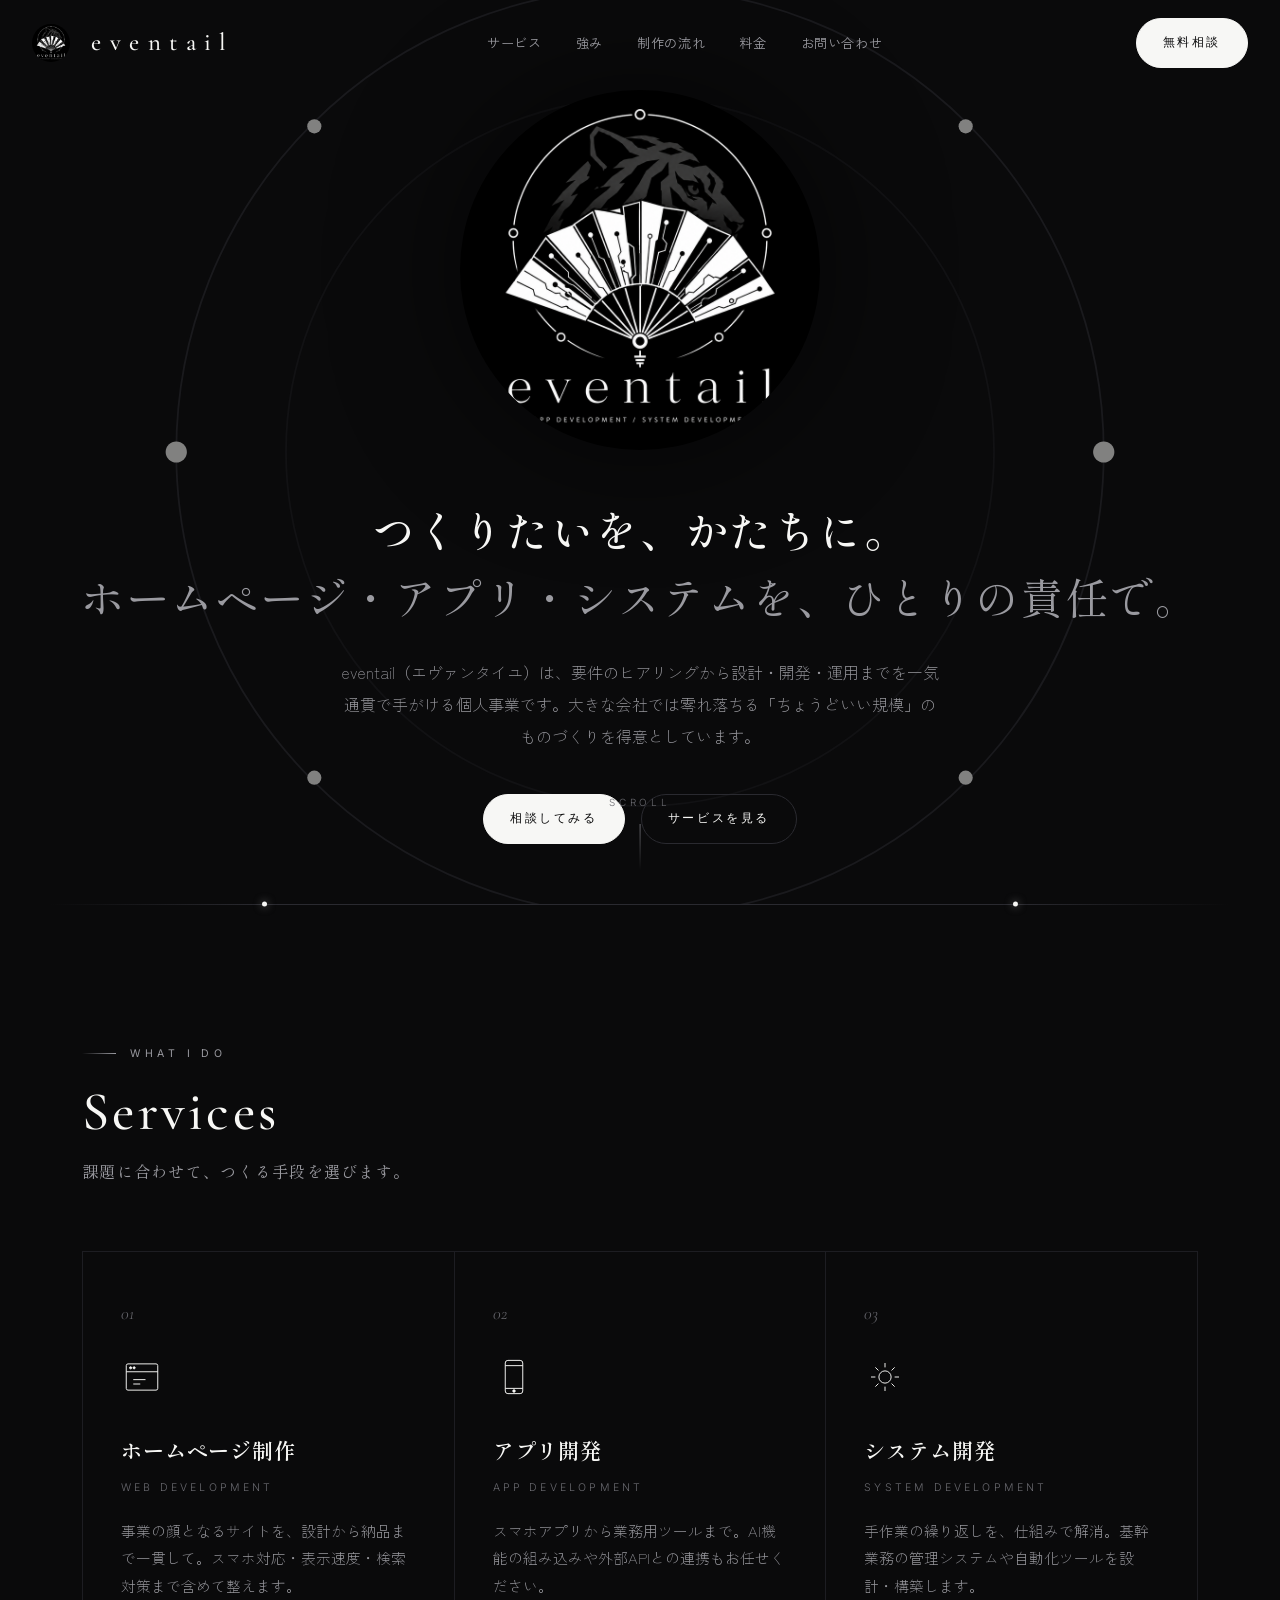
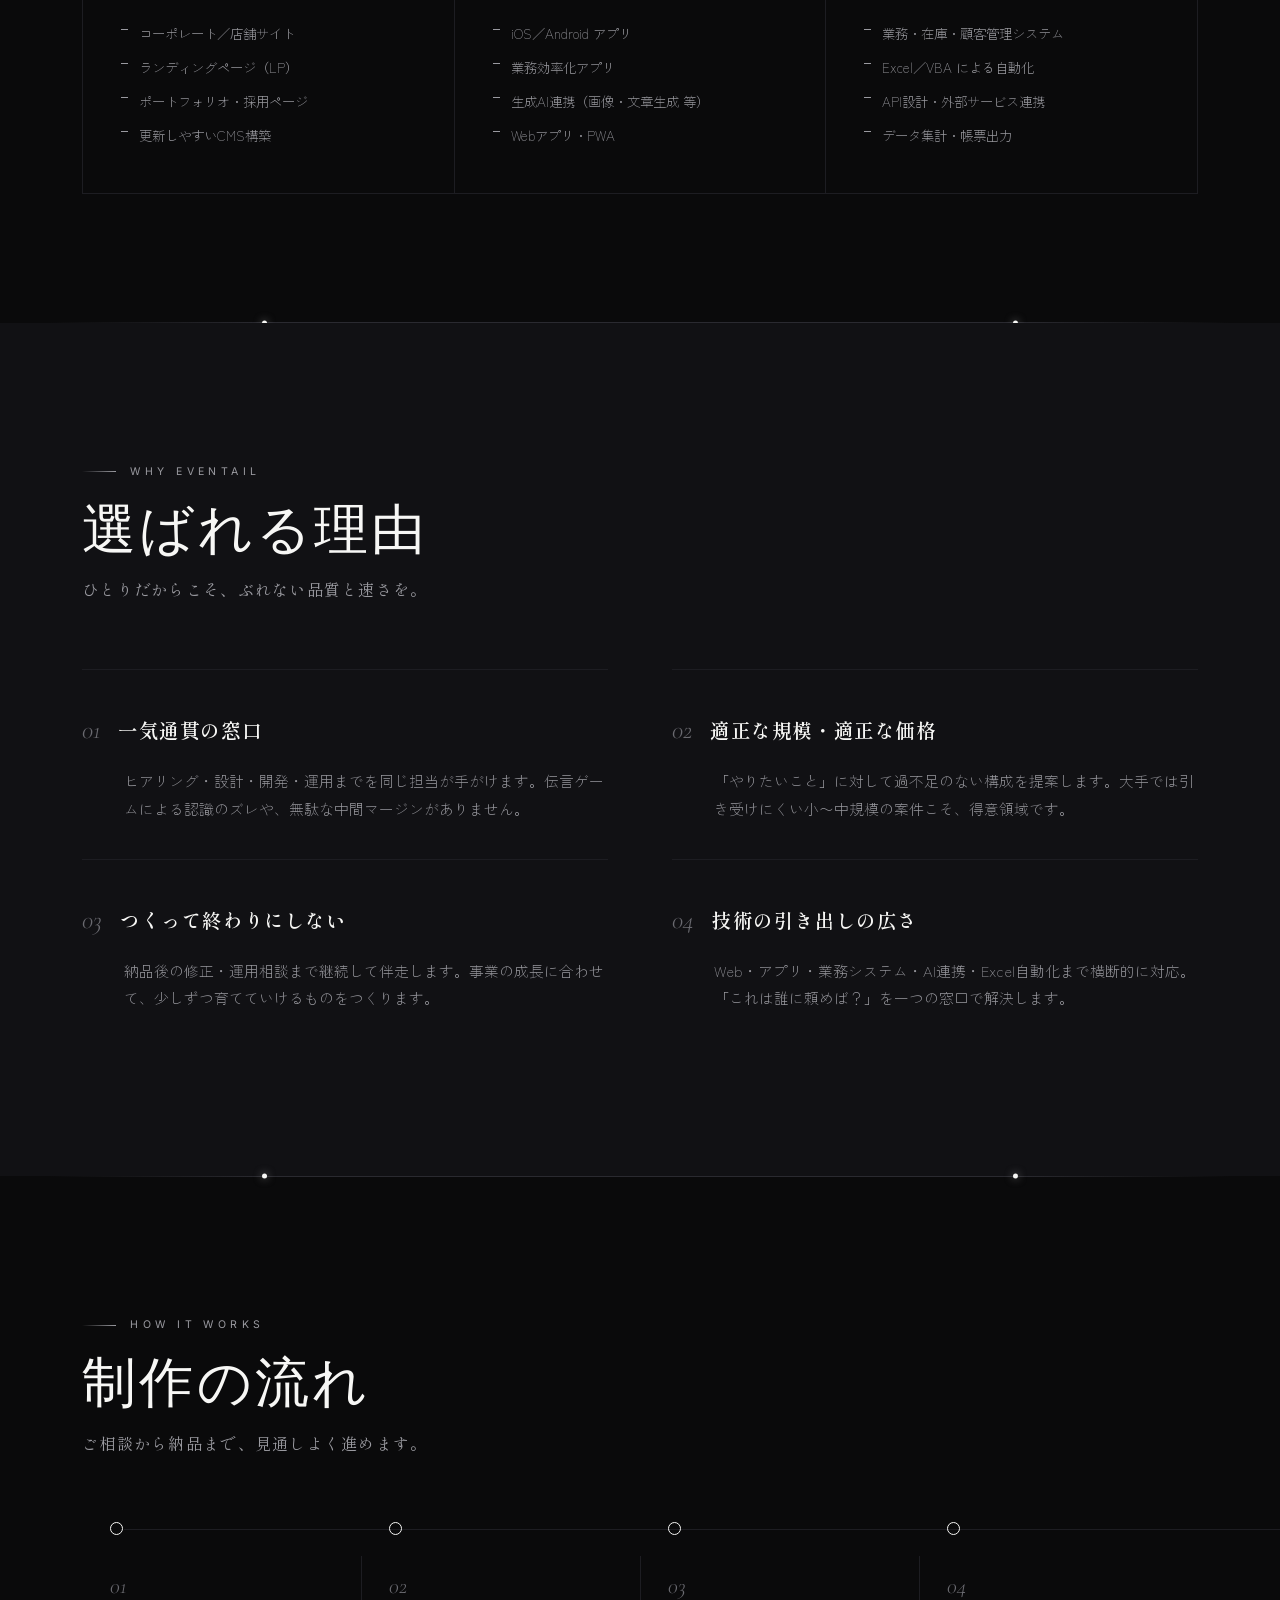
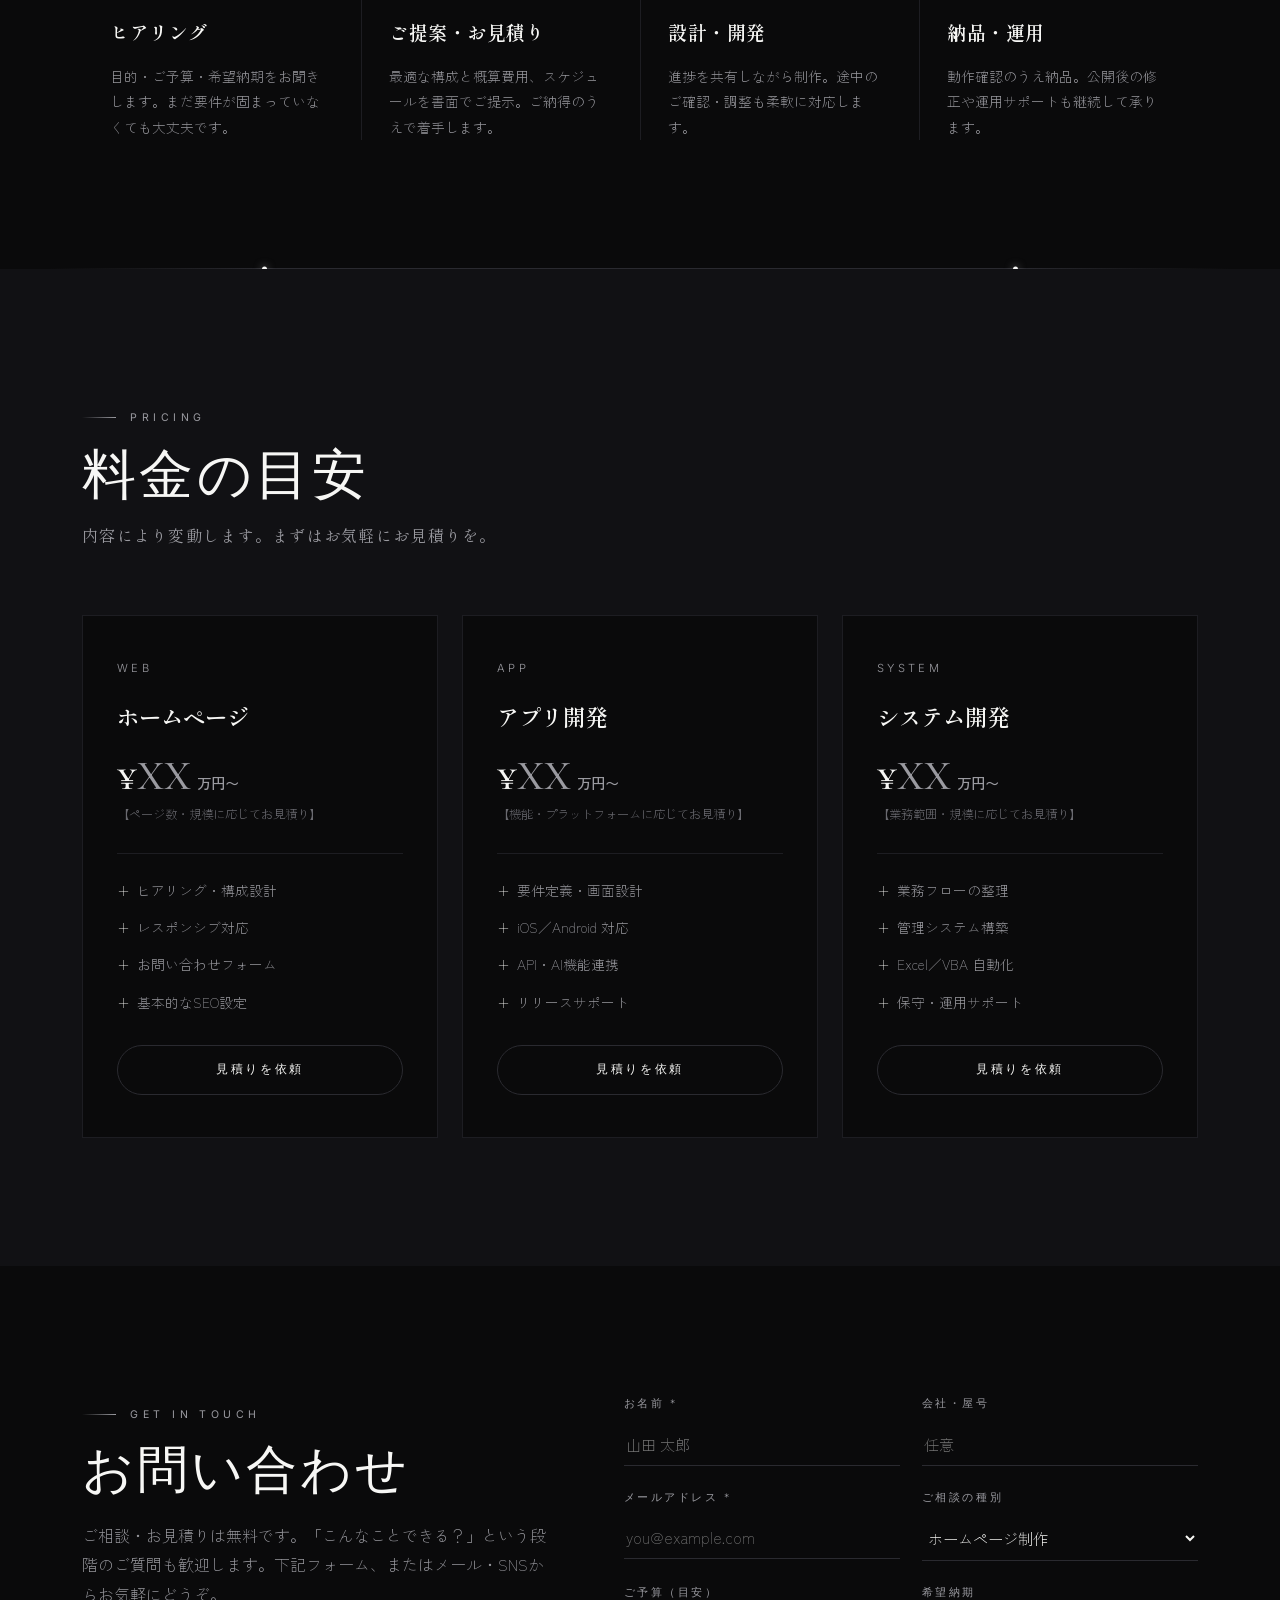
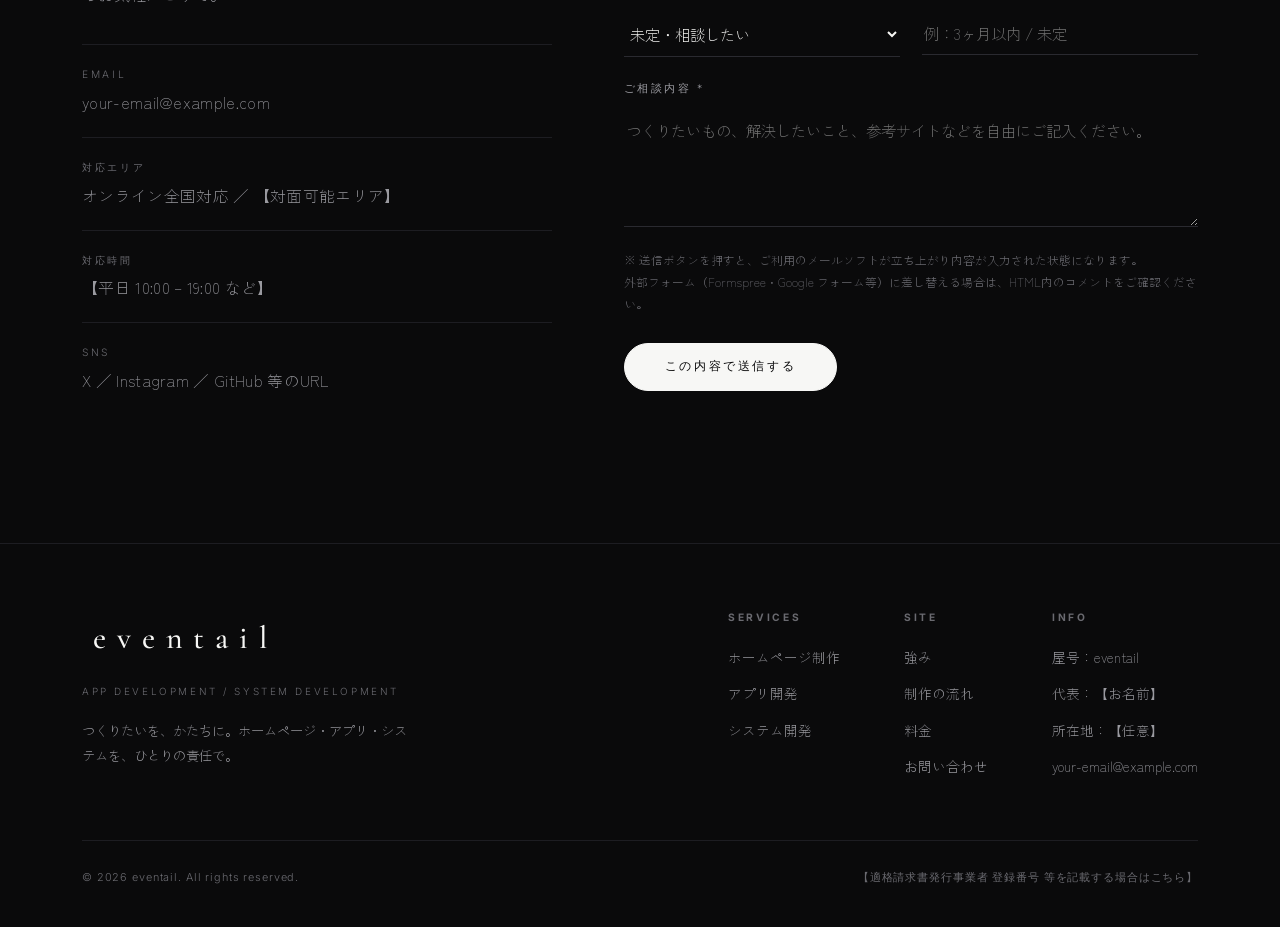
==== index.html @ 131a5b65 "Add homepage index.html" ====
<!DOCTYPE html>
<html lang="ja">
<head>
<meta charset="UTF-8">
<meta name="viewport" content="width=device-width, initial-scale=1.0">
<title>eventail ｜ ホームページ制作・アプリ開発・システム開発</title>
<meta name="description" content="eventail（エヴァンタイユ）— ホームページ制作・アプリ開発・システム開発の個人事業。要件のヒアリングから設計・開発・運用まで一気通貫で対応します。">
<link rel="preconnect" href="https://fonts.googleapis.com">
<link rel="preconnect" href="https://fonts.gstatic.com" crossorigin>
<link href="https://fonts.googleapis.com/css2?family=Cormorant+Garamond:ital,wght@0,400;0,500;0,600;1,400&family=Inter:wght@300;400;500&family=Shippori+Mincho:wght@400;500;600&family=Zen+Kaku+Gothic+New:wght@300;400;500;700&display=swap" rel="stylesheet">
<style>
:root{
  --ink:#0a0a0b;
  --ink-2:#111114;
  --panel:#141417;
  --line:#2a2a30;
  --line-soft:#1d1d22;
  --white:#f7f7f5;
  --smoke:#9a9aa0;
  --smoke-dim:#6a6a70;
  --display:"Cormorant Garamond",serif;
  --jp-serif:"Shippori Mincho",serif;
  --jp:"Zen Kaku Gothic New",sans-serif;
  --util:"Inter",sans-serif;
}
*{margin:0;padding:0;box-sizing:border-box}
html{scroll-behavior:smooth}
body{
  background:var(--ink);
  color:var(--white);
  font-family:var(--jp);
  font-weight:300;
  line-height:1.85;
  -webkit-font-smoothing:antialiased;
  overflow-x:hidden;
}
a{color:inherit;text-decoration:none}
img{display:block;max-width:100%}

/* ---------- utility type ---------- */
.eyebrow{
  font-family:var(--util);
  font-size:.66rem;
  font-weight:400;
  letter-spacing:.42em;
  text-transform:uppercase;
  color:var(--smoke);
  display:inline-flex;
  align-items:center;
  gap:.9rem;
}
.eyebrow::before{
  content:"";
  width:34px;height:1px;
  background:linear-gradient(90deg,transparent,var(--smoke));
}
.section-num{
  font-family:var(--display);
  font-style:italic;
  font-size:1.05rem;
  color:var(--smoke-dim);
}

/* ---------- wrappers ---------- */
.wrap{max-width:1180px;margin:0 auto;padding:0 32px}
section{position:relative;padding:128px 0}

/* circuit divider */
.divider{position:relative;height:1px;max-width:1180px;margin:0 auto;
  background:linear-gradient(90deg,transparent,var(--line) 18%,var(--line) 82%,transparent)}
.divider::before,.divider::after{content:"";position:absolute;top:50%;
  width:5px;height:5px;border-radius:50%;background:var(--white);transform:translateY(-50%);
  box-shadow:0 0 8px rgba(247,247,245,.5)}
.divider::before{left:18%}
.divider::after{right:18%}

/* ---------- header ---------- */
header{
  position:fixed;top:0;left:0;right:0;z-index:100;
  display:flex;align-items:center;justify-content:space-between;
  padding:18px 32px;
  background:rgba(10,10,11,0);
  border-bottom:1px solid transparent;
  transition:background .4s ease,border-color .4s ease,padding .4s ease;
}
header.scrolled{
  background:rgba(10,10,11,.82);
  backdrop-filter:blur(14px);
  border-bottom:1px solid var(--line-soft);
  padding:12px 32px;
}
.brand{display:flex;align-items:center;gap:13px}
.brand img{width:38px;height:38px;border-radius:50%}
.brand .name{font-family:var(--display);font-size:1.55rem;letter-spacing:.34em;
  padding-left:.34em;font-weight:500}
nav.links{display:flex;gap:34px;align-items:center}
nav.links a{font-size:.82rem;letter-spacing:.05em;color:var(--smoke);
  transition:color .3s;position:relative;font-weight:400}
nav.links a:hover{color:var(--white)}
nav.links a::after{content:"";position:absolute;left:0;bottom:-6px;width:0;height:1px;
  background:var(--white);transition:width .3s}
nav.links a:hover::after{width:100%}
.btn{
  font-family:var(--util);font-size:.74rem;letter-spacing:.22em;text-transform:uppercase;
  border:1px solid var(--line);color:var(--white);
  padding:13px 26px;border-radius:999px;cursor:pointer;background:transparent;
  transition:background .35s,border-color .35s,color .35s;white-space:nowrap;
}
.btn:hover{background:var(--white);color:var(--ink);border-color:var(--white)}
.btn-solid{background:var(--white);color:var(--ink);border-color:var(--white)}
.btn-solid:hover{background:transparent;color:var(--white);border-color:var(--line)}
.menu-toggle{display:none;background:none;border:none;color:var(--white);cursor:pointer}

/* ---------- hero ---------- */
.hero{min-height:100vh;display:flex;flex-direction:column;justify-content:center;
  align-items:center;text-align:center;padding-top:90px;padding-bottom:60px;overflow:hidden}
.hero-rings{position:absolute;inset:0;display:flex;align-items:center;justify-content:center;
  pointer-events:none;opacity:.5}
.hero-rings svg{width:min(118vh,1100px);height:min(118vh,1100px);max-width:140vw}
.ring-stroke{fill:none;stroke:var(--line);stroke-width:1}
.ring-node{fill:var(--white)}
.ring-rot{transform-origin:center;animation:spin 90s linear infinite}
@keyframes spin{to{transform:rotate(360deg)}}
.hero-logo{width:clamp(220px,34vw,360px);height:auto;border-radius:50%;
  position:relative;z-index:2;filter:drop-shadow(0 0 60px rgba(0,0,0,.6))}
.hero h1{font-family:var(--jp-serif);font-weight:500;font-size:clamp(1.5rem,4vw,2.7rem);
  line-height:1.55;letter-spacing:.04em;margin-top:46px;position:relative;z-index:2}
.hero h1 .light{color:var(--smoke);font-weight:400}
.hero .lead{max-width:600px;margin:26px auto 0;color:var(--smoke);font-size:1rem;
  font-weight:300;position:relative;z-index:2;line-height:2}
.hero-cta{display:flex;gap:16px;margin-top:42px;flex-wrap:wrap;justify-content:center;
  position:relative;z-index:2}
.scroll-cue{position:absolute;bottom:34px;left:50%;transform:translateX(-50%);
  font-family:var(--util);font-size:.62rem;letter-spacing:.4em;text-transform:uppercase;
  color:var(--smoke-dim);display:flex;flex-direction:column;align-items:center;gap:12px;z-index:2}
.scroll-cue .line{width:1px;height:46px;background:linear-gradient(var(--smoke-dim),transparent);
  animation:cue 2.4s ease-in-out infinite}
@keyframes cue{0%,100%{opacity:.3;transform:scaleY(.6)}50%{opacity:1;transform:scaleY(1)}}

/* ---------- section heading ---------- */
.s-head{display:flex;align-items:flex-end;justify-content:space-between;gap:30px;
  margin-bottom:64px;flex-wrap:wrap}
.s-head .left{max-width:680px}
.s-head h2{font-family:var(--display);font-weight:500;font-size:clamp(2.1rem,5vw,3.4rem);
  letter-spacing:.06em;margin-top:20px;line-height:1.1}
.s-head .jp{font-family:var(--jp-serif);font-size:1rem;color:var(--smoke);margin-top:14px;
  font-weight:400;letter-spacing:.08em}

/* ---------- services ---------- */
.svc-grid{display:grid;grid-template-columns:repeat(3,1fr);gap:1px;background:var(--line-soft);
  border:1px solid var(--line-soft)}
.svc{background:var(--ink);padding:46px 38px;position:relative;transition:background .4s}
.svc:hover{background:var(--ink-2)}
.svc .idx{font-family:var(--display);font-style:italic;font-size:1.1rem;color:var(--smoke-dim)}
.svc .icon{margin:26px 0 24px}
.svc .icon svg{width:42px;height:42px;stroke:var(--white);fill:none;stroke-width:1.1}
.svc h3{font-family:var(--jp-serif);font-size:1.32rem;font-weight:600;letter-spacing:.04em;
  margin-bottom:8px}
.svc .en{font-family:var(--util);font-size:.66rem;letter-spacing:.3em;text-transform:uppercase;
  color:var(--smoke-dim);margin-bottom:20px}
.svc p{color:var(--smoke);font-size:.92rem;font-weight:300}
.svc ul{margin-top:22px;list-style:none;display:flex;flex-direction:column;gap:9px}
.svc ul li{font-size:.84rem;color:var(--smoke);padding-left:18px;position:relative;font-weight:300}
.svc ul li::before{content:"";position:absolute;left:0;top:.62em;width:7px;height:1px;
  background:var(--smoke)}

/* ---------- why ---------- */
.why{background:var(--ink-2)}
.why-grid{display:grid;grid-template-columns:repeat(2,1fr);gap:1px 64px}
.why-item{padding:36px 0;border-top:1px solid var(--line-soft)}
.why-item .k{display:flex;align-items:baseline;gap:18px;margin-bottom:14px}
.why-item .k .n{font-family:var(--display);font-style:italic;font-size:1.6rem;color:var(--smoke-dim)}
.why-item .k h3{font-family:var(--jp-serif);font-size:1.22rem;font-weight:600;letter-spacing:.03em}
.why-item p{color:var(--smoke);font-size:.92rem;font-weight:300;padding-left:42px}

/* ---------- process ---------- */
.flow{display:grid;grid-template-columns:repeat(4,1fr);gap:0}
.step{padding:0 28px;position:relative}
.step:not(:last-child)::after{content:"";position:absolute;top:34px;right:-1px;
  width:1px;height:calc(100% - 34px);background:var(--line-soft)}
.step .dot{width:13px;height:13px;border-radius:50%;border:1px solid var(--white);
  position:relative;margin-bottom:30px}
.step .dot::before{content:"";position:absolute;top:50%;left:13px;width:100vw;height:1px;
  background:var(--line-soft);z-index:-1}
.step .num{font-family:var(--display);font-style:italic;font-size:1.4rem;color:var(--smoke-dim)}
.step h3{font-family:var(--jp-serif);font-size:1.18rem;font-weight:600;margin:8px 0 14px;
  letter-spacing:.03em}
.step p{color:var(--smoke);font-size:.86rem;font-weight:300}

/* ---------- pricing ---------- */
.pricing{background:var(--ink-2)}
.plan-grid{display:grid;grid-template-columns:repeat(3,1fr);gap:24px}
.plan{border:1px solid var(--line-soft);padding:42px 34px;background:var(--ink);
  display:flex;flex-direction:column;transition:border-color .4s,transform .4s}
.plan:hover{border-color:var(--line);transform:translateY(-4px)}
.plan .tier{font-family:var(--util);font-size:.7rem;letter-spacing:.3em;text-transform:uppercase;
  color:var(--smoke);margin-bottom:18px}
.plan .name{font-family:var(--jp-serif);font-size:1.4rem;font-weight:600;margin-bottom:18px}
.plan .price{font-family:var(--display);font-size:2.6rem;font-weight:500;line-height:1;
  margin-bottom:6px}
.plan .price small{font-size:.9rem;color:var(--smoke);font-family:var(--jp);margin-left:6px}
.plan .note{font-size:.78rem;color:var(--smoke-dim);margin-bottom:26px}
.plan ul{list-style:none;display:flex;flex-direction:column;gap:12px;
  border-top:1px solid var(--line-soft);padding-top:24px;margin-bottom:30px}
.plan ul li{font-size:.86rem;color:var(--smoke);font-weight:300;padding-left:20px;position:relative}
.plan ul li::before{content:"+";position:absolute;left:0;color:var(--white)}
.plan .btn{margin-top:auto;text-align:center}

/* ---------- works ---------- */
.work-grid{display:grid;grid-template-columns:repeat(3,1fr);gap:24px}
.work{border:1px solid var(--line-soft);background:var(--ink-2);overflow:hidden;
  transition:border-color .4s}
.work:hover{border-color:var(--line)}
.work .thumb{aspect-ratio:4/3;display:flex;align-items:center;justify-content:center;
  background:radial-gradient(circle at 50% 40%,#1b1b1f,#0c0c0e);position:relative;overflow:hidden}
.work .thumb svg{width:60%;height:60%;opacity:.32;stroke:var(--white);fill:none;stroke-width:.8}
.work .thumb .tag{position:absolute;top:14px;left:14px;font-family:var(--util);font-size:.6rem;
  letter-spacing:.22em;text-transform:uppercase;color:var(--smoke);border:1px solid var(--line);
  padding:4px 10px;border-radius:999px}
.work .body{padding:26px 24px}
.work .body h3{font-family:var(--jp-serif);font-size:1.1rem;font-weight:600;margin-bottom:8px}
.work .body p{font-size:.84rem;color:var(--smoke);font-weight:300}

/* ---------- contact ---------- */
.contact-grid{display:grid;grid-template-columns:0.9fr 1.1fr;gap:72px;align-items:start}
.contact-info h2{font-family:var(--display);font-weight:500;font-size:clamp(2.1rem,5vw,3.2rem);
  letter-spacing:.06em;margin:18px 0 22px;line-height:1.1}
.contact-info p{color:var(--smoke);font-weight:300;margin-bottom:34px}
.info-row{display:flex;flex-direction:column;gap:4px;padding:20px 0;border-top:1px solid var(--line-soft)}
.info-row .lbl{font-family:var(--util);font-size:.64rem;letter-spacing:.26em;text-transform:uppercase;
  color:var(--smoke-dim)}
.info-row .val{font-size:.98rem;letter-spacing:.02em}
form{display:flex;flex-direction:column;gap:22px}
.field{display:flex;flex-direction:column;gap:9px}
.field label{font-family:var(--util);font-size:.66rem;letter-spacing:.24em;text-transform:uppercase;
  color:var(--smoke)}
.field input,.field select,.field textarea{
  background:transparent;border:none;border-bottom:1px solid var(--line);
  color:var(--white);font-family:var(--jp);font-size:.96rem;font-weight:300;
  padding:10px 2px;transition:border-color .3s;
}
.field input:focus,.field select:focus,.field textarea:focus{outline:none;border-color:var(--white)}
.field select{cursor:pointer}
.field select option{background:var(--ink);color:var(--white)}
.field textarea{resize:vertical;min-height:120px;line-height:1.7}
.field-row{display:grid;grid-template-columns:1fr 1fr;gap:22px}
.form-note{font-size:.74rem;color:var(--smoke-dim);font-weight:300}
form .btn{align-self:flex-start;margin-top:6px;padding:15px 40px}

/* ---------- footer ---------- */
footer{border-top:1px solid var(--line-soft);padding:64px 0 40px}
.foot-top{display:flex;justify-content:space-between;gap:40px;flex-wrap:wrap;margin-bottom:50px}
.foot-brand .name{font-family:var(--display);font-size:2rem;letter-spacing:.34em;padding-left:.34em;
  font-weight:500;margin-bottom:14px}
.foot-brand .tag{font-family:var(--util);font-size:.62rem;letter-spacing:.26em;text-transform:uppercase;
  color:var(--smoke-dim)}
.foot-brand p{color:var(--smoke);font-size:.84rem;font-weight:300;margin-top:18px;max-width:330px}
.foot-cols{display:flex;gap:64px;flex-wrap:wrap}
.foot-col h4{font-family:var(--util);font-size:.64rem;letter-spacing:.26em;text-transform:uppercase;
  color:var(--smoke-dim);margin-bottom:18px}
.foot-col a,.foot-col span{display:block;font-size:.85rem;color:var(--smoke);margin-bottom:11px;
  font-weight:300;transition:color .3s}
.foot-col a:hover{color:var(--white)}
.foot-bottom{display:flex;justify-content:space-between;align-items:center;gap:20px;
  border-top:1px solid var(--line-soft);padding-top:26px;flex-wrap:wrap}
.foot-bottom small{font-family:var(--util);font-size:.68rem;letter-spacing:.08em;color:var(--smoke-dim)}

/* placeholder highlight */
.ph{color:var(--smoke);font-style:normal}

/* reveal animation */
.reveal{opacity:0;transform:translateY(26px);transition:opacity .9s cubic-bezier(.16,1,.3,1),
  transform .9s cubic-bezier(.16,1,.3,1)}
.reveal.in{opacity:1;transform:none}

/* ---------- responsive ---------- */
@media(max-width:900px){
  nav.links{display:none}
  .menu-toggle{display:block}
  header .btn:not(.menu-toggle){display:none}
  .svc-grid{grid-template-columns:1fr}
  .why-grid{grid-template-columns:1fr;gap:0}
  .flow{grid-template-columns:1fr 1fr;gap:40px 0}
  .step:not(:last-child)::after{display:none}
  .step .dot::before{display:none}
  .plan-grid,.work-grid{grid-template-columns:1fr}
  .contact-grid{grid-template-columns:1fr;gap:48px}
  section{padding:90px 0}
  .field-row{grid-template-columns:1fr}
  .mobile-nav.open{display:flex}
}
@media(max-width:560px){
  .wrap{padding:0 22px}
  header{padding:14px 22px}
  .flow{grid-template-columns:1fr}
}
/* mobile nav drawer */
.mobile-nav{display:none;position:fixed;inset:0;z-index:99;background:rgba(10,10,11,.97);
  backdrop-filter:blur(8px);flex-direction:column;align-items:center;justify-content:center;gap:30px}
.mobile-nav a{font-family:var(--jp-serif);font-size:1.4rem;color:var(--smoke);letter-spacing:.08em}
.mobile-nav a:hover{color:var(--white)}
.mobile-nav .close{position:absolute;top:22px;right:24px;background:none;border:none;
  color:var(--white);cursor:pointer}

@media(max-height:760px){.scroll-cue{display:none}}
@media(prefers-reduced-motion:reduce){
  *{animation:none!important;transition:none!important}
  .reveal{opacity:1;transform:none}
}
</style>
</head>
<body>

<!-- ================= HEADER ================= -->
<header id="hdr">
  <a class="brand" href="#top">
    <img src="[data-uri]" alt="eventail ロゴ">
    <span class="name">eventail</span>
  </a>
  <nav class="links">
    <a href="#services">サービス</a>
    <a href="#why">強み</a>
    <a href="#flow">制作の流れ</a>
    <a href="#pricing">料金</a>
    <!-- <a href="#works">実績</a> -->
    <a href="#contact">お問い合わせ</a>
  </nav>
  <a href="#contact" class="btn btn-solid">無料相談</a>
  <button class="menu-toggle btn" aria-label="メニュー" onclick="document.getElementById('mnav').classList.add('open')">
    <svg width="22" height="14" viewBox="0 0 22 14" fill="none" stroke="currentColor" stroke-width="1.2"><line x1="0" y1="1" x2="22" y2="1"/><line x1="0" y1="7" x2="22" y2="7"/><line x1="0" y1="13" x2="22" y2="13"/></svg>
  </button>
</header>

<div class="mobile-nav" id="mnav">
  <button class="close" aria-label="閉じる" onclick="this.parentElement.classList.remove('open')">
    <svg width="24" height="24" viewBox="0 0 24 24" fill="none" stroke="currentColor" stroke-width="1.2"><line x1="4" y1="4" x2="20" y2="20"/><line x1="20" y1="4" x2="4" y2="20"/></svg>
  </button>
  <a href="#services" onclick="closeNav()">サービス</a>
  <a href="#why" onclick="closeNav()">強み</a>
  <a href="#flow" onclick="closeNav()">制作の流れ</a>
  <a href="#pricing" onclick="closeNav()">料金</a>
  <!-- <a href="#works" onclick="closeNav()">実績</a> -->
  <a href="#contact" onclick="closeNav()">お問い合わせ</a>
</div>

<!-- ================= HERO ================= -->
<section class="hero" id="top">
  <div class="hero-rings" aria-hidden="true">
    <svg viewBox="0 0 600 600">
      <g class="ring-rot">
        <circle class="ring-stroke" cx="300" cy="300" r="262"/>
        <circle class="ring-node" cx="300" cy="38" r="6"/>
        <circle class="ring-node" cx="300" cy="562" r="6"/>
        <circle class="ring-node" cx="38" cy="300" r="6"/>
        <circle class="ring-node" cx="562" cy="300" r="6"/>
        <circle class="ring-node" cx="116" cy="116" r="4"/>
        <circle class="ring-node" cx="484" cy="484" r="4"/>
        <circle class="ring-node" cx="484" cy="116" r="4"/>
        <circle class="ring-node" cx="116" cy="484" r="4"/>
      </g>
      <circle class="ring-stroke" cx="300" cy="300" r="200" style="opacity:.5"/>
    </svg>
  </div>
  <img class="hero-logo" src="[data-uri]" alt="eventail — App Development / System Development">
  <h1>つくりたいを、かたちに。<br><span class="light">ホームページ・アプリ・システムを、ひとりの責任で。</span></h1>
  <p class="lead">eventail（エヴァンタイユ）は、要件のヒアリングから設計・開発・運用までを一気通貫で手がける個人事業です。大きな会社では零れ落ちる「ちょうどいい規模」のものづくりを得意としています。</p>
  <div class="hero-cta">
    <a href="#contact" class="btn btn-solid">相談してみる</a>
    <a href="#services" class="btn">サービスを見る</a>
  </div>
  <div class="scroll-cue"><span>Scroll</span><span class="line"></span></div>
</section>

<div class="divider"></div>

<!-- ================= SERVICES ================= -->
<section id="services">
  <div class="wrap">
    <div class="s-head reveal">
      <div class="left">
        <span class="eyebrow">What I do</span>
        <h2>Services</h2>
        <p class="jp">課題に合わせて、つくる手段を選びます。</p>
      </div>
    </div>
    <div class="svc-grid">
      <div class="svc reveal">
        <span class="idx">01</span>
        <div class="icon"><svg viewBox="0 0 48 48"><rect x="6" y="9" width="36" height="30" rx="2"/><line x1="6" y1="18" x2="42" y2="18"/><circle cx="11" cy="13.5" r="1.2" fill="currentColor"/><circle cx="15" cy="13.5" r="1.2" fill="currentColor"/><line x1="14" y1="27" x2="28" y2="27"/><line x1="14" y1="32" x2="22" y2="32"/></svg></div>
        <h3>ホームページ制作</h3>
        <div class="en">Web Development</div>
        <p>事業の顔となるサイトを、設計から納品まで一貫して。スマホ対応・表示速度・検索対策まで含めて整えます。</p>
        <ul>
          <li>コーポレート／店舗サイト</li>
          <li>ランディングページ（LP）</li>
          <li>ポートフォリオ・採用ページ</li>
          <li>更新しやすいCMS構築</li>
        </ul>
      </div>
      <div class="svc reveal">
        <span class="idx">02</span>
        <div class="icon"><svg viewBox="0 0 48 48"><rect x="14" y="5" width="20" height="38" rx="3"/><line x1="14" y1="11" x2="34" y2="11"/><line x1="14" y1="37" x2="34" y2="37"/><circle cx="24" cy="40" r="1.4" fill="currentColor"/></svg></div>
        <h3>アプリ開発</h3>
        <div class="en">App Development</div>
        <p>スマホアプリから業務用ツールまで。AI機能の組み込みや外部APIとの連携もお任せください。</p>
        <ul>
          <li>iOS／Android アプリ</li>
          <li>業務効率化アプリ</li>
          <li>生成AI連携（画像・文章生成 等）</li>
          <li>Webアプリ・PWA</li>
        </ul>
      </div>
      <div class="svc reveal">
        <span class="idx">03</span>
        <div class="icon"><svg viewBox="0 0 48 48"><circle cx="24" cy="24" r="7"/><path d="M24 8v5M24 35v5M8 24h5M35 24h5M13 13l3.5 3.5M31.5 31.5L35 35M35 13l-3.5 3.5M16.5 31.5L13 35"/></svg></div>
        <h3>システム開発</h3>
        <div class="en">System Development</div>
        <p>手作業の繰り返しを、仕組みで解消。基幹業務の管理システムや自動化ツールを設計・構築します。</p>
        <ul>
          <li>業務・在庫・顧客管理システム</li>
          <li>Excel／VBA による自動化</li>
          <li>API設計・外部サービス連携</li>
          <li>データ集計・帳票出力</li>
        </ul>
      </div>
    </div>
  </div>
</section>

<div class="divider"></div>

<!-- ================= WHY ================= -->
<section class="why" id="why">
  <div class="wrap">
    <div class="s-head reveal">
      <div class="left">
        <span class="eyebrow">Why eventail</span>
        <h2>選ばれる理由</h2>
        <p class="jp">ひとりだからこそ、ぶれない品質と速さを。</p>
      </div>
    </div>
    <div class="why-grid">
      <div class="why-item reveal">
        <div class="k"><span class="n">01</span><h3>一気通貫の窓口</h3></div>
        <p>ヒアリング・設計・開発・運用までを同じ担当が手がけます。伝言ゲームによる認識のズレや、無駄な中間マージンがありません。</p>
      </div>
      <div class="why-item reveal">
        <div class="k"><span class="n">02</span><h3>適正な規模・適正な価格</h3></div>
        <p>「やりたいこと」に対して過不足のない構成を提案します。大手では引き受けにくい小〜中規模の案件こそ、得意領域です。</p>
      </div>
      <div class="why-item reveal">
        <div class="k"><span class="n">03</span><h3>つくって終わりにしない</h3></div>
        <p>納品後の修正・運用相談まで継続して伴走します。事業の成長に合わせて、少しずつ育てていけるものをつくります。</p>
      </div>
      <div class="why-item reveal">
        <div class="k"><span class="n">04</span><h3>技術の引き出しの広さ</h3></div>
        <p>Web・アプリ・業務システム・AI連携・Excel自動化まで横断的に対応。「これは誰に頼めば？」を一つの窓口で解決します。</p>
      </div>
    </div>
  </div>
</section>

<div class="divider"></div>

<!-- ================= FLOW ================= -->
<section id="flow">
  <div class="wrap">
    <div class="s-head reveal">
      <div class="left">
        <span class="eyebrow">How it works</span>
        <h2>制作の流れ</h2>
        <p class="jp">ご相談から納品まで、見通しよく進めます。</p>
      </div>
    </div>
    <div class="flow">
      <div class="step reveal">
        <div class="dot"></div>
        <span class="num">01</span>
        <h3>ヒアリング</h3>
        <p>目的・ご予算・希望納期をお聞きします。まだ要件が固まっていなくても大丈夫です。</p>
      </div>
      <div class="step reveal">
        <div class="dot"></div>
        <span class="num">02</span>
        <h3>ご提案・お見積り</h3>
        <p>最適な構成と概算費用、スケジュールを書面でご提示。ご納得のうえで着手します。</p>
      </div>
      <div class="step reveal">
        <div class="dot"></div>
        <span class="num">03</span>
        <h3>設計・開発</h3>
        <p>進捗を共有しながら制作。途中のご確認・調整も柔軟に対応します。</p>
      </div>
      <div class="step reveal">
        <div class="dot"></div>
        <span class="num">04</span>
        <h3>納品・運用</h3>
        <p>動作確認のうえ納品。公開後の修正や運用サポートも継続して承ります。</p>
      </div>
    </div>
  </div>
</section>

<div class="divider"></div>

<!-- ================= PRICING ================= -->
<section class="pricing" id="pricing">
  <div class="wrap">
    <div class="s-head reveal">
      <div class="left">
        <span class="eyebrow">Pricing</span>
        <h2>料金の目安</h2>
        <p class="jp">内容により変動します。まずはお気軽にお見積りを。</p>
      </div>
    </div>
    <div class="plan-grid">
      <div class="plan reveal">
        <div class="tier">Web</div>
        <div class="name">ホームページ</div>
        <div class="price">¥<span class="ph">XX</span><small>万円〜</small></div>
        <div class="note">【ページ数・規模に応じてお見積り】</div>
        <ul>
          <li>ヒアリング・構成設計</li>
          <li>レスポンシブ対応</li>
          <li>お問い合わせフォーム</li>
          <li>基本的なSEO設定</li>
        </ul>
        <a href="#contact" class="btn">見積りを依頼</a>
      </div>
      <div class="plan reveal">
        <div class="tier">App</div>
        <div class="name">アプリ開発</div>
        <div class="price">¥<span class="ph">XX</span><small>万円〜</small></div>
        <div class="note">【機能・プラットフォームに応じてお見積り】</div>
        <ul>
          <li>要件定義・画面設計</li>
          <li>iOS／Android 対応</li>
          <li>API・AI機能連携</li>
          <li>リリースサポート</li>
        </ul>
        <a href="#contact" class="btn">見積りを依頼</a>
      </div>
      <div class="plan reveal">
        <div class="tier">System</div>
        <div class="name">システム開発</div>
        <div class="price">¥<span class="ph">XX</span><small>万円〜</small></div>
        <div class="note">【業務範囲・規模に応じてお見積り】</div>
        <ul>
          <li>業務フローの整理</li>
          <li>管理システム構築</li>
          <li>Excel／VBA 自動化</li>
          <li>保守・運用サポート</li>
        </ul>
        <a href="#contact" class="btn">見積りを依頼</a>
      </div>
    </div>
  </div>
</section>

<!-- ================= WORKS（実績）=================
     実績がそろったら、この行と最下部の閉じコメントを外せば復活します。
     ＜ここから無効化＞

<div class="divider"></div>

<section id="works">
  <div class="wrap">
    <div class="s-head reveal">
      <div class="left">
        <span class="eyebrow">Selected works</span>
        <h2>実績</h2>
        <p class="jp">【ここに公開可能な制作実績を掲載してください】</p>
      </div>
    </div>
    <div class="work-grid">
      <div class="work reveal">
        <div class="thumb"><span class="tag">Web</span><svg viewBox="0 0 60 60"><rect x="8" y="14" width="44" height="32" rx="2"/><line x1="8" y1="22" x2="52" y2="22"/><line x1="16" y1="30" x2="40" y2="30"/><line x1="16" y1="36" x2="32" y2="36"/></svg></div>
        <div class="body"><h3>【プロジェクト名】</h3><p>【業種・概要・担当範囲などを記載。例：〇〇店のコーポレートサイトを制作】</p></div>
      </div>
      <div class="work reveal">
        <div class="thumb"><span class="tag">App</span><svg viewBox="0 0 60 60"><rect x="20" y="8" width="20" height="44" rx="3"/><line x1="20" y1="15" x2="40" y2="15"/><line x1="20" y1="45" x2="40" y2="45"/></svg></div>
        <div class="body"><h3>【プロジェクト名】</h3><p>【業種・概要・担当範囲などを記載。例：在庫管理アプリを開発】</p></div>
      </div>
      <div class="work reveal">
        <div class="thumb"><span class="tag">System</span><svg viewBox="0 0 60 60"><circle cx="30" cy="30" r="9"/><path d="M30 12v6M30 42v6M12 30h6M42 30h6"/></svg></div>
        <div class="body"><h3>【プロジェクト名】</h3><p>【業種・概要・担当範囲などを記載。例：商品管理システムを構築】</p></div>
      </div>
    </div>
  </div>
</section>

     ＜ここまで無効化＞ -->

<!-- ================= CONTACT ================= -->
<section id="contact">
  <div class="wrap">
    <div class="contact-grid">
      <div class="contact-info reveal">
        <span class="eyebrow">Get in touch</span>
        <h2>お問い合わせ</h2>
        <p>ご相談・お見積りは無料です。「こんなことできる？」という段階のご質問も歓迎します。下記フォーム、またはメール・SNSからお気軽にどうぞ。</p>
        <div class="info-row">
          <span class="lbl">Email</span>
          <span class="val ph">your-email@example.com</span>
        </div>
        <div class="info-row">
          <span class="lbl">対応エリア</span>
          <span class="val ph">オンライン全国対応 ／ 【対面可能エリア】</span>
        </div>
        <div class="info-row">
          <span class="lbl">対応時間</span>
          <span class="val ph">【平日 10:00 – 19:00 など】</span>
        </div>
        <div class="info-row">
          <span class="lbl">SNS</span>
          <span class="val ph">X ／ Instagram ／ GitHub 等のURL</span>
        </div>
      </div>

      <form class="reveal" id="contactForm">
        <div class="field-row">
          <div class="field">
            <label for="name">お名前 *</label>
            <input type="text" id="name" name="name" placeholder="山田 太郎" required>
          </div>
          <div class="field">
            <label for="company">会社・屋号</label>
            <input type="text" id="company" name="company" placeholder="任意">
          </div>
        </div>
        <div class="field-row">
          <div class="field">
            <label for="email">メールアドレス *</label>
            <input type="email" id="email" name="email" placeholder="you@example.com" required>
          </div>
          <div class="field">
            <label for="type">ご相談の種別</label>
            <select id="type" name="type">
              <option>ホームページ制作</option>
              <option>アプリ開発</option>
              <option>システム開発</option>
              <option>まだ決まっていない／その他</option>
            </select>
          </div>
        </div>
        <div class="field-row">
          <div class="field">
            <label for="budget">ご予算（目安）</label>
            <select id="budget" name="budget">
              <option>未定・相談したい</option>
              <option>〜10万円</option>
              <option>10〜30万円</option>
              <option>30〜50万円</option>
              <option>50万円〜</option>
            </select>
          </div>
          <div class="field">
            <label for="deadline">希望納期</label>
            <input type="text" id="deadline" name="deadline" placeholder="例：3ヶ月以内 / 未定">
          </div>
        </div>
        <div class="field">
          <label for="message">ご相談内容 *</label>
          <textarea id="message" name="message" placeholder="つくりたいもの、解決したいこと、参考サイトなどを自由にご記入ください。" required></textarea>
        </div>
        <p class="form-note">※ 送信ボタンを押すと、ご利用のメールソフトが立ち上がり内容が入力された状態になります。<br>外部フォーム（Formspree・Google フォーム等）に差し替える場合は、HTML内のコメントをご確認ください。</p>
        <button type="submit" class="btn btn-solid">この内容で送信する</button>
      </form>
    </div>
  </div>
</section>

<!-- ================= FOOTER ================= -->
<footer>
  <div class="wrap">
    <div class="foot-top">
      <div class="foot-brand">
        <div class="name">eventail</div>
        <div class="tag">App Development / System Development</div>
        <p>つくりたいを、かたちに。ホームページ・アプリ・システムを、ひとりの責任で。</p>
      </div>
      <div class="foot-cols">
        <div class="foot-col">
          <h4>Services</h4>
          <a href="#services">ホームページ制作</a>
          <a href="#services">アプリ開発</a>
          <a href="#services">システム開発</a>
        </div>
        <div class="foot-col">
          <h4>Site</h4>
          <a href="#why">強み</a>
          <a href="#flow">制作の流れ</a>
          <a href="#pricing">料金</a>
          <!-- <a href="#works">実績</a> -->
          <a href="#contact">お問い合わせ</a>
        </div>
        <div class="foot-col">
          <h4>Info</h4>
          <span class="ph">屋号：eventail</span>
          <span class="ph">代表：【お名前】</span>
          <span class="ph">所在地：【任意】</span>
          <span class="ph">your-email@example.com</span>
        </div>
      </div>
    </div>
    <div class="foot-bottom">
      <small>© <span id="yr"></span> eventail. All rights reserved.</small>
      <small class="ph">【適格請求書発行事業者 登録番号 等を記載する場合はこちら】</small>
    </div>
  </div>
</footer>

<script>
// ----- year -----
document.getElementById('yr').textContent = new Date().getFullYear();

// ----- header scroll state -----
const hdr = document.getElementById('hdr');
const onScroll = () => hdr.classList.toggle('scrolled', window.scrollY > 40);
onScroll(); window.addEventListener('scroll', onScroll, {passive:true});

// ----- mobile nav -----
function closeNav(){ document.getElementById('mnav').classList.remove('open'); }

// ----- reveal on scroll -----
const io = new IntersectionObserver((entries)=>{
  entries.forEach(e=>{ if(e.isIntersecting){ e.target.classList.add('in'); io.unobserve(e.target); } });
},{threshold:.14});
document.querySelectorAll('.reveal').forEach(el=>io.observe(el));

/* =====================================================================
   お問い合わせフォームの送信処理
   ---------------------------------------------------------------------
   初期状態では mailto: でメールソフトを起動します。
   送信先アドレスを下の TO に設定してください。
   ▼ Formspree など外部フォームに変える場合：
     1. この mailto 処理を削除
     2. <form> タグに action="https://formspree.io/f/xxxx" method="POST" を追加
   ===================================================================== */
const TO = "your-email@example.com";   // ← 受信したいメールアドレスに変更
document.getElementById('contactForm').addEventListener('submit', function(ev){
  ev.preventDefault();
  const f = ev.target;
  const g = id => (f.querySelector('#'+id)?.value || '').trim();
  const body =
`お名前：${g('name')}
会社・屋号：${g('company')}
メール：${g('email')}
種別：${g('type')}
ご予算：${g('budget')}
希望納期：${g('deadline')}

ご相談内容：
${g('message')}`;
  const subject = `【お問い合わせ】${g('type')} / ${g('name')}様`;
  window.location.href =
    `mailto:${TO}?subject=${encodeURIComponent(subject)}&body=${encodeURIComponent(body)}`;
});
</script>
</body>
</html>
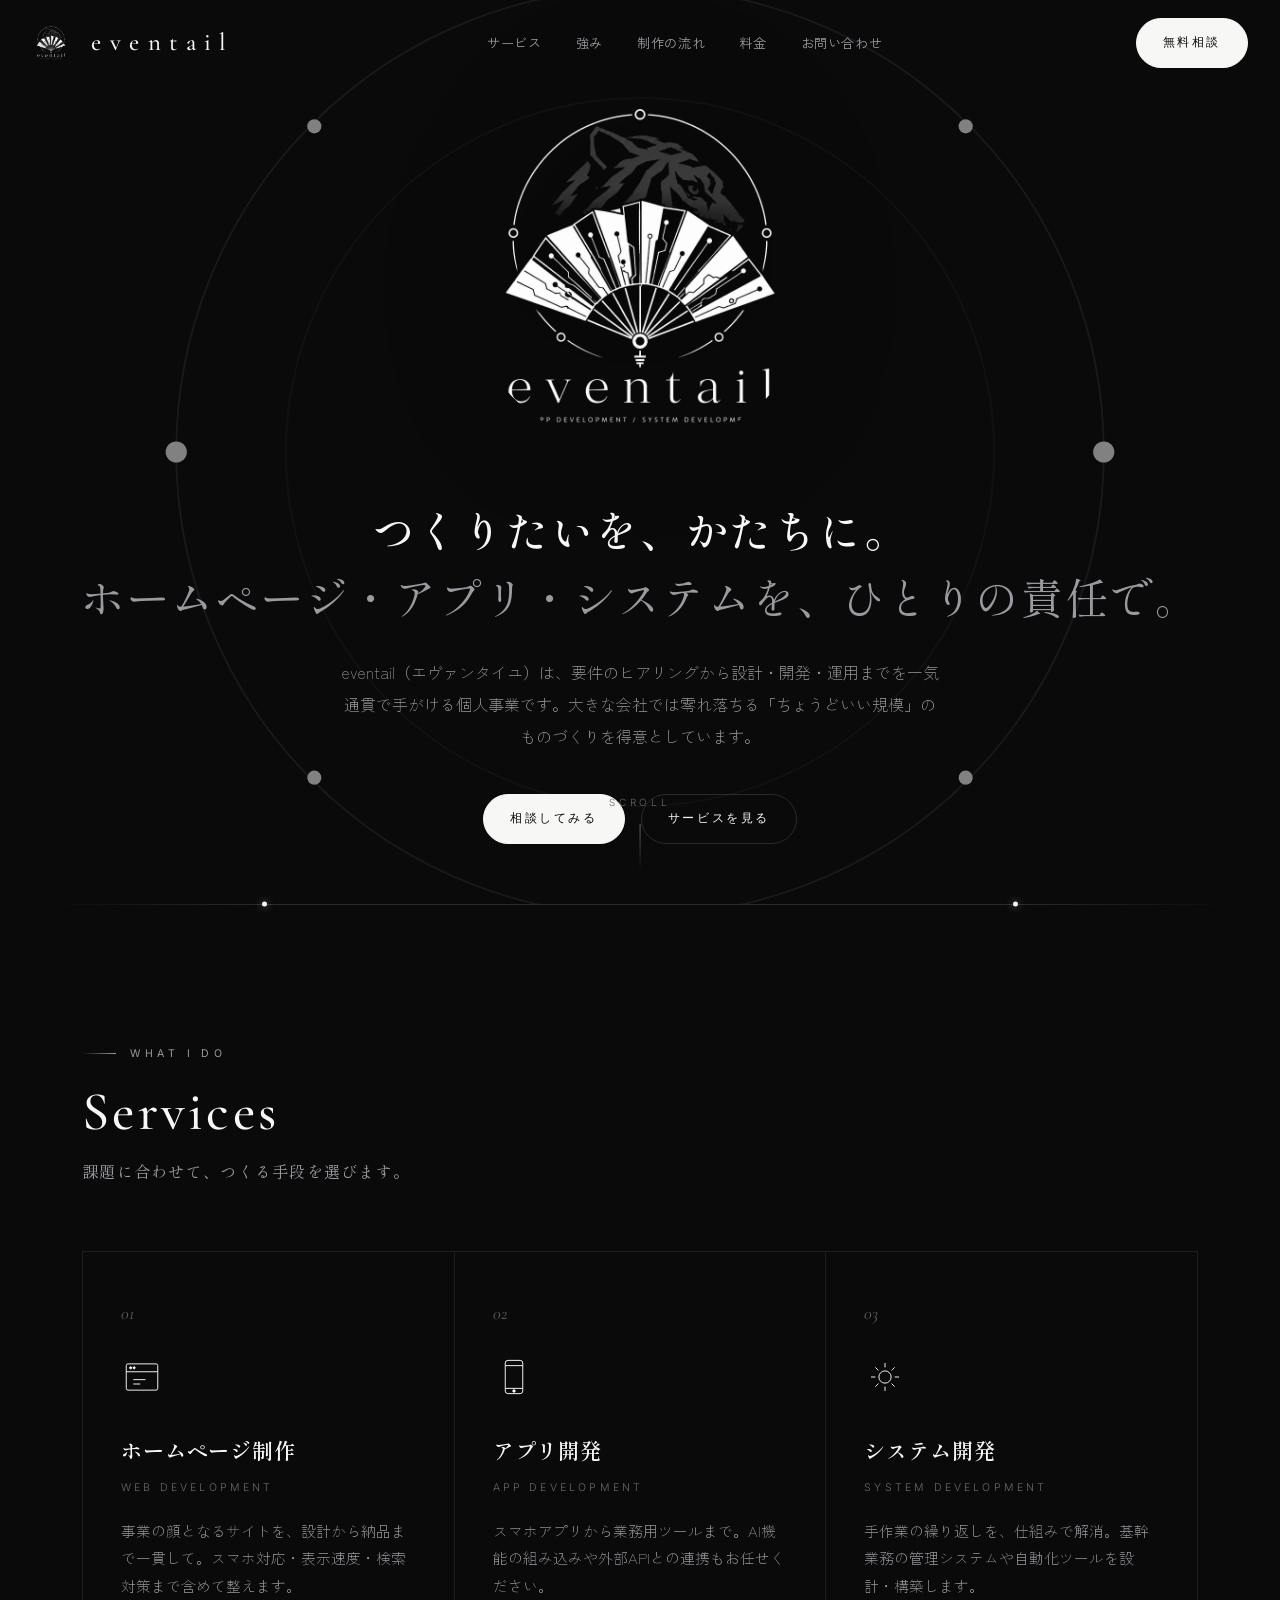
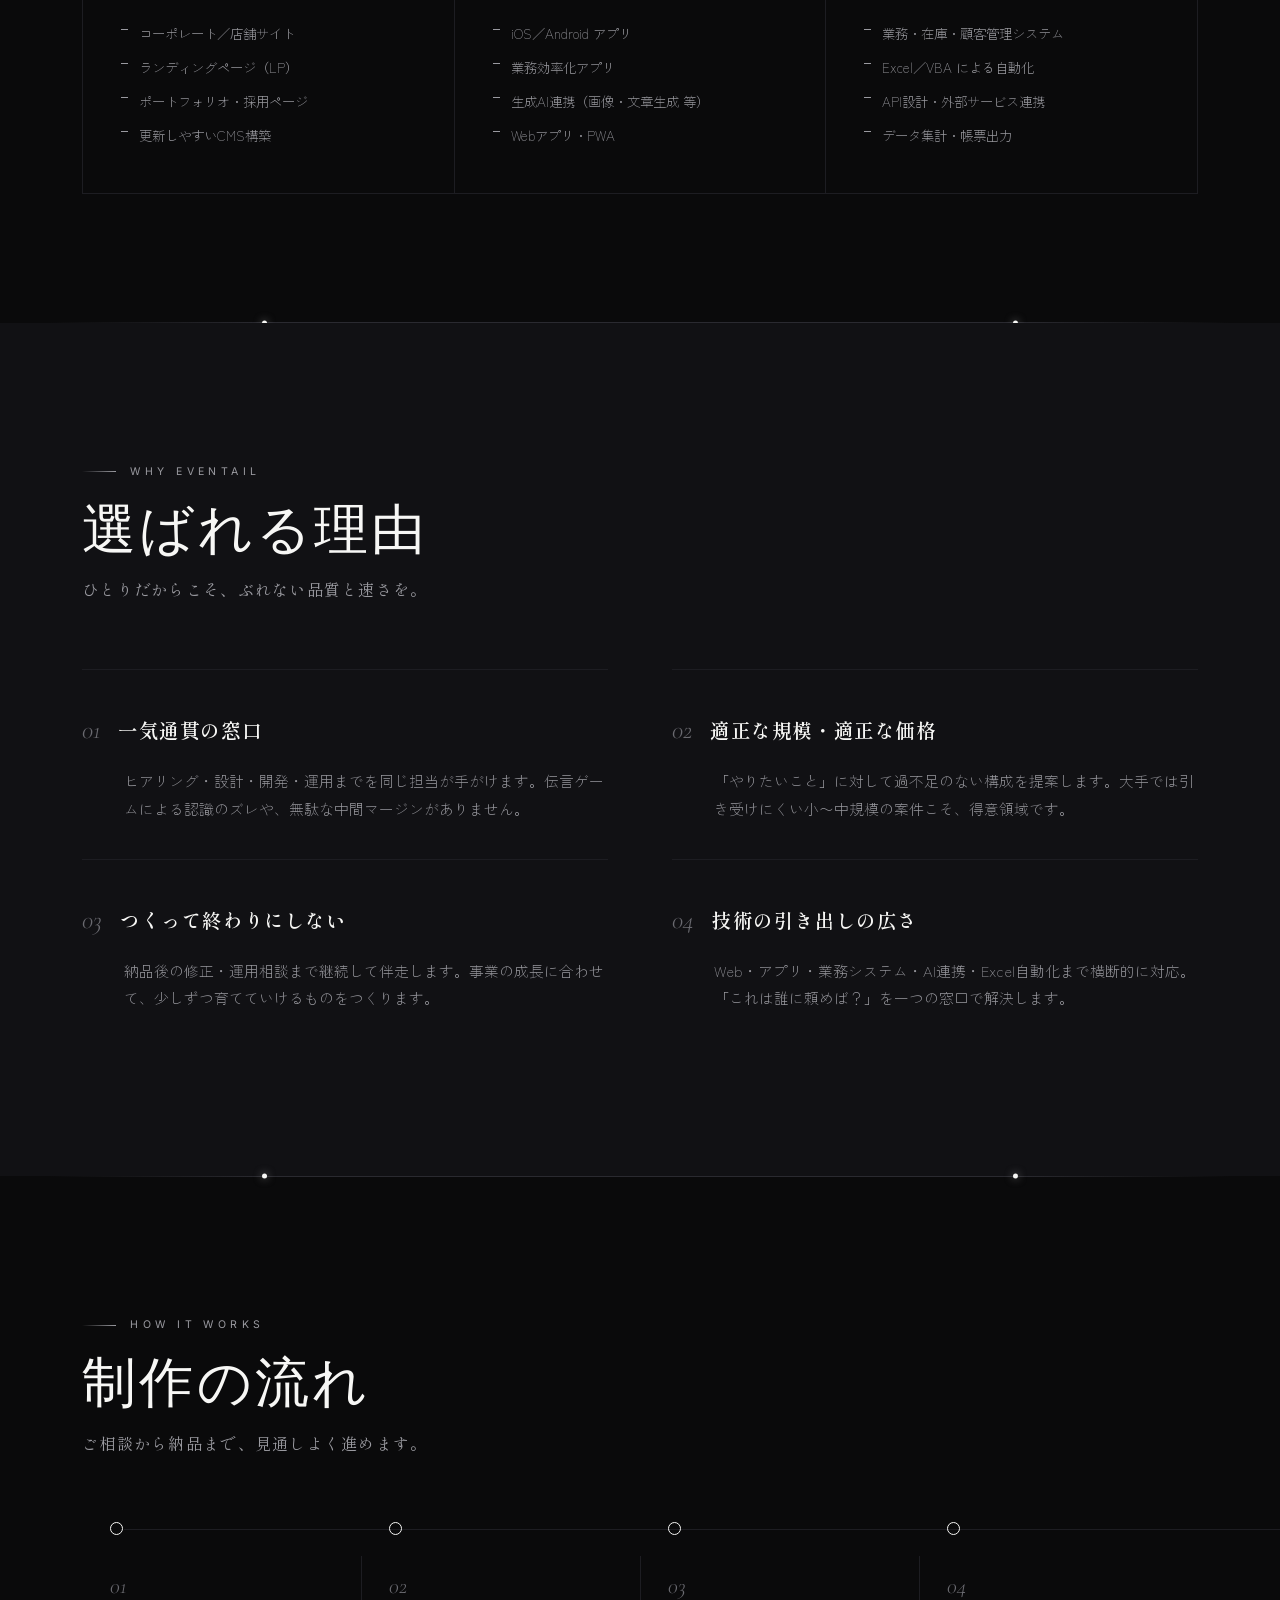
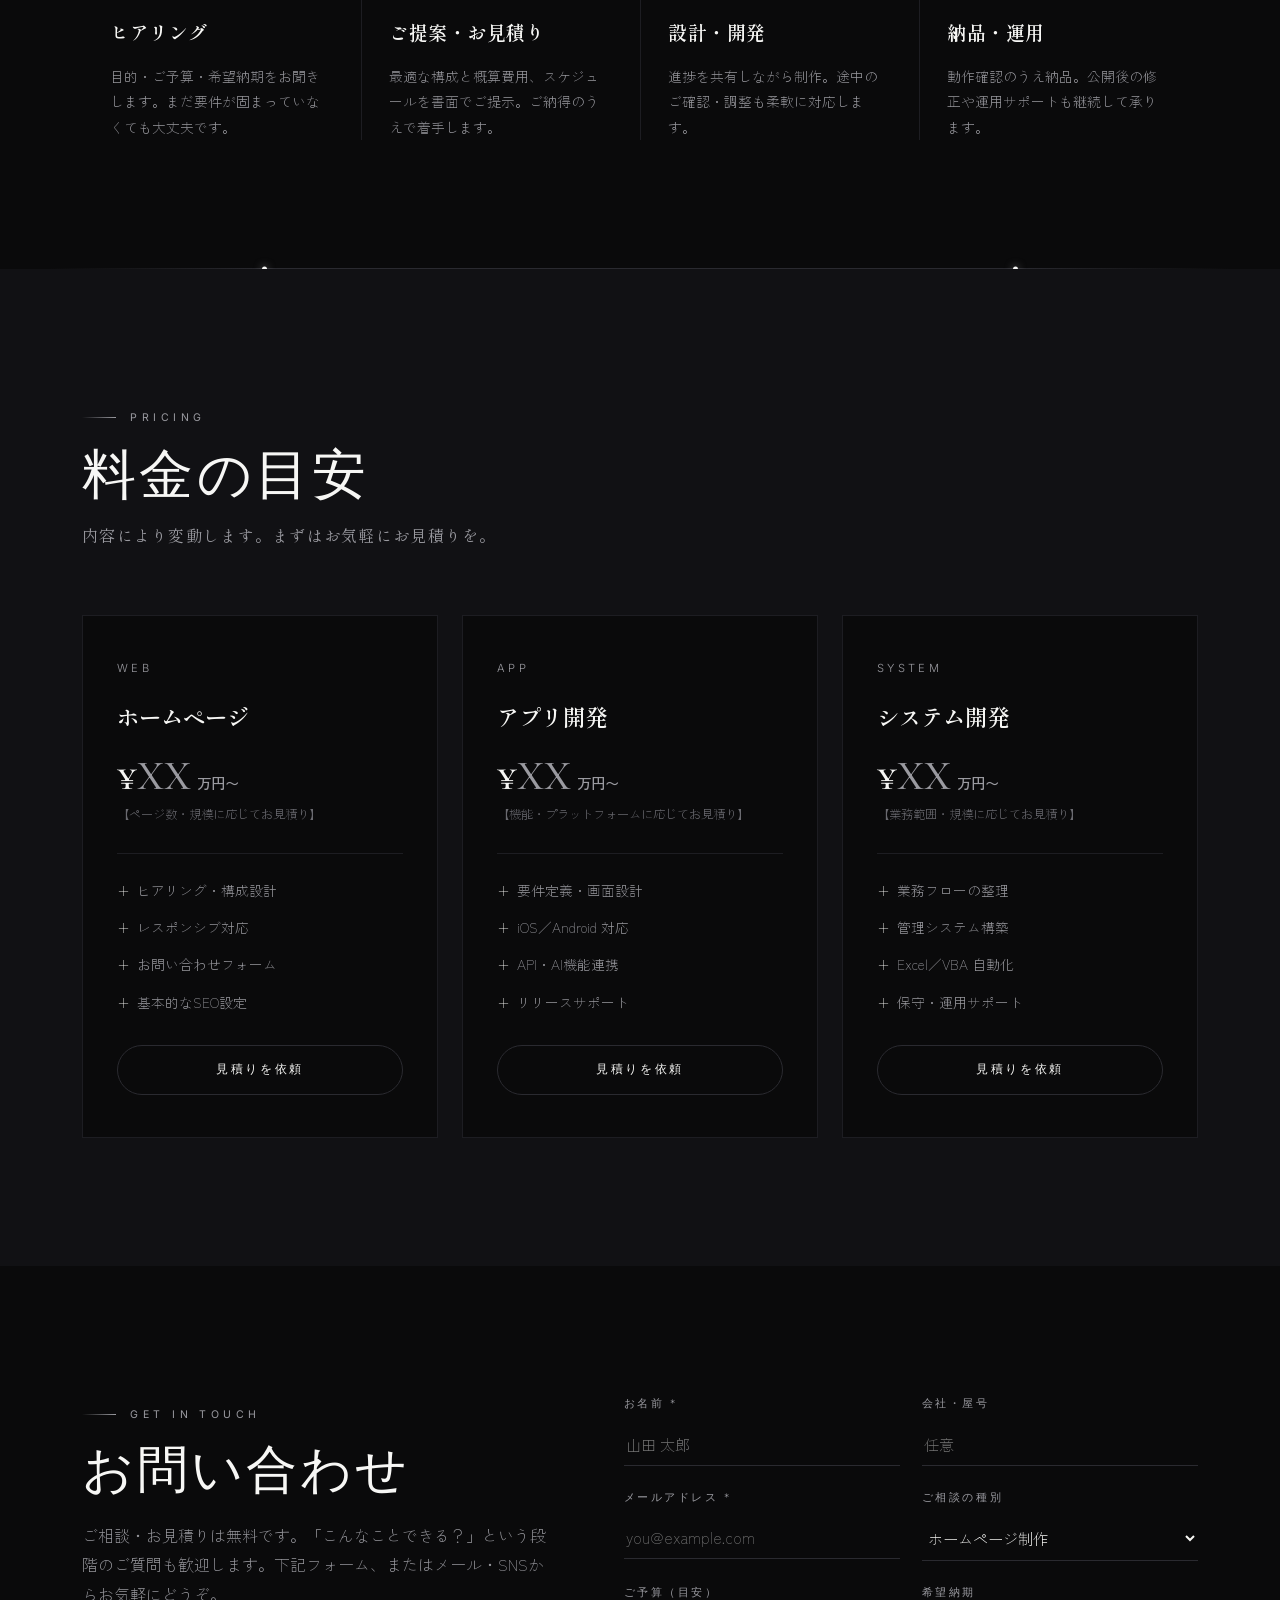
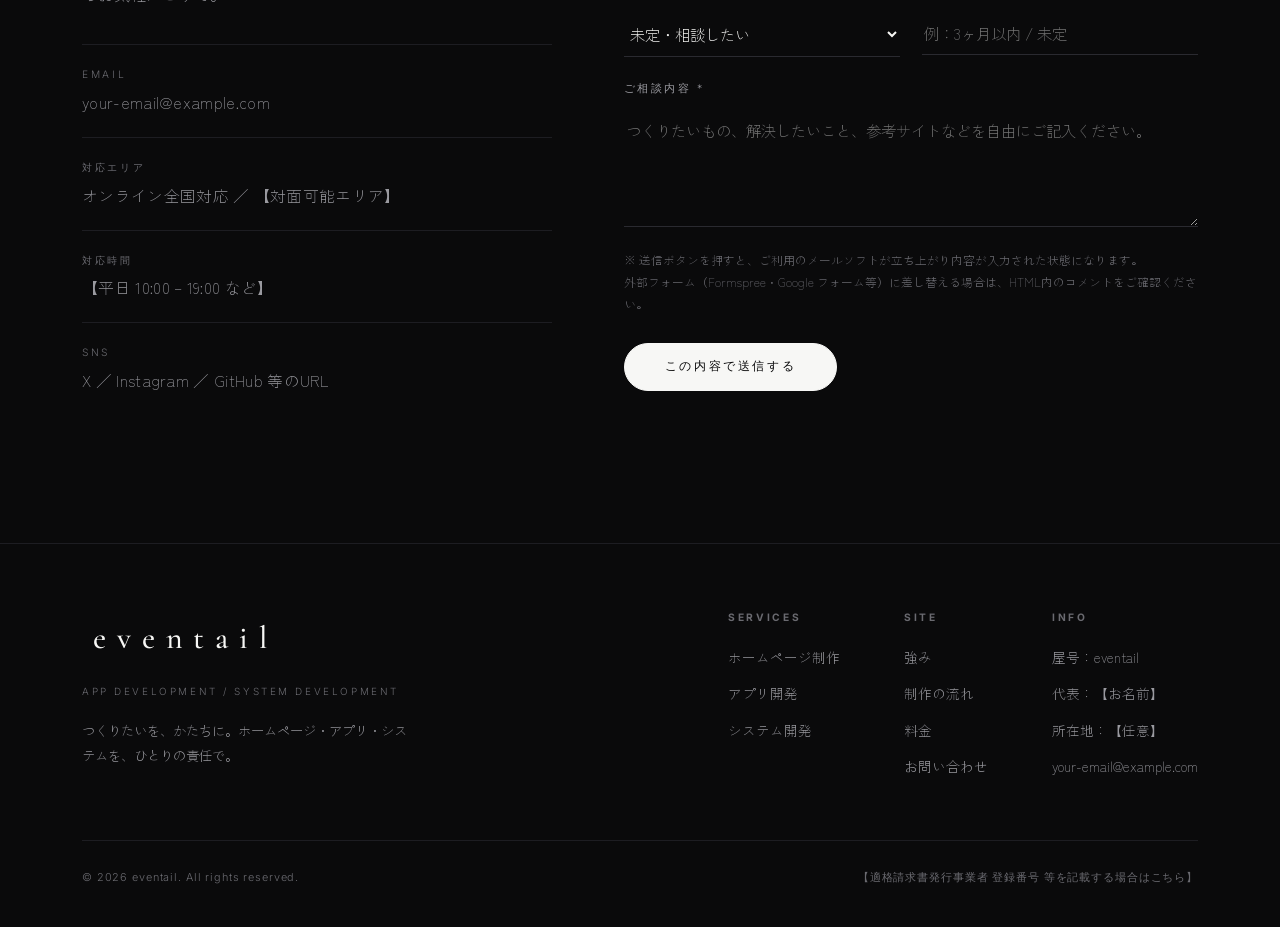
==== commit ebff4314: "Add favicon, PWA icons, and web manifest" ====
--- a/index.html
+++ b/index.html
@@ -8,313 +8,19 @@
 <link rel="preconnect" href="https://fonts.googleapis.com">
 <link rel="preconnect" href="https://fonts.gstatic.com" crossorigin>
 <link href="https://fonts.googleapis.com/css2?family=Cormorant+Garamond:ital,wght@0,400;0,500;0,600;1,400&family=Inter:wght@300;400;500&family=Shippori+Mincho:wght@400;500;600&family=Zen+Kaku+Gothic+New:wght@300;400;500;700&display=swap" rel="stylesheet">
-<style>
-:root{
-  --ink:#0a0a0b;
-  --ink-2:#111114;
-  --panel:#141417;
-  --line:#2a2a30;
-  --line-soft:#1d1d22;
-  --white:#f7f7f5;
-  --smoke:#9a9aa0;
-  --smoke-dim:#6a6a70;
-  --display:"Cormorant Garamond",serif;
-  --jp-serif:"Shippori Mincho",serif;
-  --jp:"Zen Kaku Gothic New",sans-serif;
-  --util:"Inter",sans-serif;
-}
-*{margin:0;padding:0;box-sizing:border-box}
-html{scroll-behavior:smooth}
-body{
-  background:var(--ink);
-  color:var(--white);
-  font-family:var(--jp);
-  font-weight:300;
-  line-height:1.85;
-  -webkit-font-smoothing:antialiased;
-  overflow-x:hidden;
-}
-a{color:inherit;text-decoration:none}
-img{display:block;max-width:100%}
-
-/* ---------- utility type ---------- */
-.eyebrow{
-  font-family:var(--util);
-  font-size:.66rem;
-  font-weight:400;
-  letter-spacing:.42em;
-  text-transform:uppercase;
-  color:var(--smoke);
-  display:inline-flex;
-  align-items:center;
-  gap:.9rem;
-}
-.eyebrow::before{
-  content:"";
-  width:34px;height:1px;
-  background:linear-gradient(90deg,transparent,var(--smoke));
-}
-.section-num{
-  font-family:var(--display);
-  font-style:italic;
-  font-size:1.05rem;
-  color:var(--smoke-dim);
-}
-
-/* ---------- wrappers ---------- */
-.wrap{max-width:1180px;margin:0 auto;padding:0 32px}
-section{position:relative;padding:128px 0}
-
-/* circuit divider */
-.divider{position:relative;height:1px;max-width:1180px;margin:0 auto;
-  background:linear-gradient(90deg,transparent,var(--line) 18%,var(--line) 82%,transparent)}
-.divider::before,.divider::after{content:"";position:absolute;top:50%;
-  width:5px;height:5px;border-radius:50%;background:var(--white);transform:translateY(-50%);
-  box-shadow:0 0 8px rgba(247,247,245,.5)}
-.divider::before{left:18%}
-.divider::after{right:18%}
-
-/* ---------- header ---------- */
-header{
-  position:fixed;top:0;left:0;right:0;z-index:100;
-  display:flex;align-items:center;justify-content:space-between;
-  padding:18px 32px;
-  background:rgba(10,10,11,0);
-  border-bottom:1px solid transparent;
-  transition:background .4s ease,border-color .4s ease,padding .4s ease;
-}
-header.scrolled{
-  background:rgba(10,10,11,.82);
-  backdrop-filter:blur(14px);
-  border-bottom:1px solid var(--line-soft);
-  padding:12px 32px;
-}
-.brand{display:flex;align-items:center;gap:13px}
-.brand img{width:38px;height:38px;border-radius:50%}
-.brand .name{font-family:var(--display);font-size:1.55rem;letter-spacing:.34em;
-  padding-left:.34em;font-weight:500}
-nav.links{display:flex;gap:34px;align-items:center}
-nav.links a{font-size:.82rem;letter-spacing:.05em;color:var(--smoke);
-  transition:color .3s;position:relative;font-weight:400}
-nav.links a:hover{color:var(--white)}
-nav.links a::after{content:"";position:absolute;left:0;bottom:-6px;width:0;height:1px;
-  background:var(--white);transition:width .3s}
-nav.links a:hover::after{width:100%}
-.btn{
-  font-family:var(--util);font-size:.74rem;letter-spacing:.22em;text-transform:uppercase;
-  border:1px solid var(--line);color:var(--white);
-  padding:13px 26px;border-radius:999px;cursor:pointer;background:transparent;
-  transition:background .35s,border-color .35s,color .35s;white-space:nowrap;
-}
-.btn:hover{background:var(--white);color:var(--ink);border-color:var(--white)}
-.btn-solid{background:var(--white);color:var(--ink);border-color:var(--white)}
-.btn-solid:hover{background:transparent;color:var(--white);border-color:var(--line)}
-.menu-toggle{display:none;background:none;border:none;color:var(--white);cursor:pointer}
-
-/* ---------- hero ---------- */
-.hero{min-height:100vh;display:flex;flex-direction:column;justify-content:center;
-  align-items:center;text-align:center;padding-top:90px;padding-bottom:60px;overflow:hidden}
-.hero-rings{position:absolute;inset:0;display:flex;align-items:center;justify-content:center;
-  pointer-events:none;opacity:.5}
-.hero-rings svg{width:min(118vh,1100px);height:min(118vh,1100px);max-width:140vw}
-.ring-stroke{fill:none;stroke:var(--line);stroke-width:1}
-.ring-node{fill:var(--white)}
-.ring-rot{transform-origin:center;animation:spin 90s linear infinite}
-@keyframes spin{to{transform:rotate(360deg)}}
-.hero-logo{width:clamp(220px,34vw,360px);height:auto;border-radius:50%;
-  position:relative;z-index:2;filter:drop-shadow(0 0 60px rgba(0,0,0,.6))}
-.hero h1{font-family:var(--jp-serif);font-weight:500;font-size:clamp(1.5rem,4vw,2.7rem);
-  line-height:1.55;letter-spacing:.04em;margin-top:46px;position:relative;z-index:2}
-.hero h1 .light{color:var(--smoke);font-weight:400}
-.hero .lead{max-width:600px;margin:26px auto 0;color:var(--smoke);font-size:1rem;
-  font-weight:300;position:relative;z-index:2;line-height:2}
-.hero-cta{display:flex;gap:16px;margin-top:42px;flex-wrap:wrap;justify-content:center;
-  position:relative;z-index:2}
-.scroll-cue{position:absolute;bottom:34px;left:50%;transform:translateX(-50%);
-  font-family:var(--util);font-size:.62rem;letter-spacing:.4em;text-transform:uppercase;
-  color:var(--smoke-dim);display:flex;flex-direction:column;align-items:center;gap:12px;z-index:2}
-.scroll-cue .line{width:1px;height:46px;background:linear-gradient(var(--smoke-dim),transparent);
-  animation:cue 2.4s ease-in-out infinite}
-@keyframes cue{0%,100%{opacity:.3;transform:scaleY(.6)}50%{opacity:1;transform:scaleY(1)}}
-
-/* ---------- section heading ---------- */
-.s-head{display:flex;align-items:flex-end;justify-content:space-between;gap:30px;
-  margin-bottom:64px;flex-wrap:wrap}
-.s-head .left{max-width:680px}
-.s-head h2{font-family:var(--display);font-weight:500;font-size:clamp(2.1rem,5vw,3.4rem);
-  letter-spacing:.06em;margin-top:20px;line-height:1.1}
-.s-head .jp{font-family:var(--jp-serif);font-size:1rem;color:var(--smoke);margin-top:14px;
-  font-weight:400;letter-spacing:.08em}
-
-/* ---------- services ---------- */
-.svc-grid{display:grid;grid-template-columns:repeat(3,1fr);gap:1px;background:var(--line-soft);
-  border:1px solid var(--line-soft)}
-.svc{background:var(--ink);padding:46px 38px;position:relative;transition:background .4s}
-.svc:hover{background:var(--ink-2)}
-.svc .idx{font-family:var(--display);font-style:italic;font-size:1.1rem;color:var(--smoke-dim)}
-.svc .icon{margin:26px 0 24px}
-.svc .icon svg{width:42px;height:42px;stroke:var(--white);fill:none;stroke-width:1.1}
-.svc h3{font-family:var(--jp-serif);font-size:1.32rem;font-weight:600;letter-spacing:.04em;
-  margin-bottom:8px}
-.svc .en{font-family:var(--util);font-size:.66rem;letter-spacing:.3em;text-transform:uppercase;
-  color:var(--smoke-dim);margin-bottom:20px}
-.svc p{color:var(--smoke);font-size:.92rem;font-weight:300}
-.svc ul{margin-top:22px;list-style:none;display:flex;flex-direction:column;gap:9px}
-.svc ul li{font-size:.84rem;color:var(--smoke);padding-left:18px;position:relative;font-weight:300}
-.svc ul li::before{content:"";position:absolute;left:0;top:.62em;width:7px;height:1px;
-  background:var(--smoke)}
-
-/* ---------- why ---------- */
-.why{background:var(--ink-2)}
-.why-grid{display:grid;grid-template-columns:repeat(2,1fr);gap:1px 64px}
-.why-item{padding:36px 0;border-top:1px solid var(--line-soft)}
-.why-item .k{display:flex;align-items:baseline;gap:18px;margin-bottom:14px}
-.why-item .k .n{font-family:var(--display);font-style:italic;font-size:1.6rem;color:var(--smoke-dim)}
-.why-item .k h3{font-family:var(--jp-serif);font-size:1.22rem;font-weight:600;letter-spacing:.03em}
-.why-item p{color:var(--smoke);font-size:.92rem;font-weight:300;padding-left:42px}
-
-/* ---------- process ---------- */
-.flow{display:grid;grid-template-columns:repeat(4,1fr);gap:0}
-.step{padding:0 28px;position:relative}
-.step:not(:last-child)::after{content:"";position:absolute;top:34px;right:-1px;
-  width:1px;height:calc(100% - 34px);background:var(--line-soft)}
-.step .dot{width:13px;height:13px;border-radius:50%;border:1px solid var(--white);
-  position:relative;margin-bottom:30px}
-.step .dot::before{content:"";position:absolute;top:50%;left:13px;width:100vw;height:1px;
-  background:var(--line-soft);z-index:-1}
-.step .num{font-family:var(--display);font-style:italic;font-size:1.4rem;color:var(--smoke-dim)}
-.step h3{font-family:var(--jp-serif);font-size:1.18rem;font-weight:600;margin:8px 0 14px;
-  letter-spacing:.03em}
-.step p{color:var(--smoke);font-size:.86rem;font-weight:300}
-
-/* ---------- pricing ---------- */
-.pricing{background:var(--ink-2)}
-.plan-grid{display:grid;grid-template-columns:repeat(3,1fr);gap:24px}
-.plan{border:1px solid var(--line-soft);padding:42px 34px;background:var(--ink);
-  display:flex;flex-direction:column;transition:border-color .4s,transform .4s}
-.plan:hover{border-color:var(--line);transform:translateY(-4px)}
-.plan .tier{font-family:var(--util);font-size:.7rem;letter-spacing:.3em;text-transform:uppercase;
-  color:var(--smoke);margin-bottom:18px}
-.plan .name{font-family:var(--jp-serif);font-size:1.4rem;font-weight:600;margin-bottom:18px}
-.plan .price{font-family:var(--display);font-size:2.6rem;font-weight:500;line-height:1;
-  margin-bottom:6px}
-.plan .price small{font-size:.9rem;color:var(--smoke);font-family:var(--jp);margin-left:6px}
-.plan .note{font-size:.78rem;color:var(--smoke-dim);margin-bottom:26px}
-.plan ul{list-style:none;display:flex;flex-direction:column;gap:12px;
-  border-top:1px solid var(--line-soft);padding-top:24px;margin-bottom:30px}
-.plan ul li{font-size:.86rem;color:var(--smoke);font-weight:300;padding-left:20px;position:relative}
-.plan ul li::before{content:"+";position:absolute;left:0;color:var(--white)}
-.plan .btn{margin-top:auto;text-align:center}
-
-/* ---------- works ---------- */
-.work-grid{display:grid;grid-template-columns:repeat(3,1fr);gap:24px}
-.work{border:1px solid var(--line-soft);background:var(--ink-2);overflow:hidden;
-  transition:border-color .4s}
-.work:hover{border-color:var(--line)}
-.work .thumb{aspect-ratio:4/3;display:flex;align-items:center;justify-content:center;
-  background:radial-gradient(circle at 50% 40%,#1b1b1f,#0c0c0e);position:relative;overflow:hidden}
-.work .thumb svg{width:60%;height:60%;opacity:.32;stroke:var(--white);fill:none;stroke-width:.8}
-.work .thumb .tag{position:absolute;top:14px;left:14px;font-family:var(--util);font-size:.6rem;
-  letter-spacing:.22em;text-transform:uppercase;color:var(--smoke);border:1px solid var(--line);
-  padding:4px 10px;border-radius:999px}
-.work .body{padding:26px 24px}
-.work .body h3{font-family:var(--jp-serif);font-size:1.1rem;font-weight:600;margin-bottom:8px}
-.work .body p{font-size:.84rem;color:var(--smoke);font-weight:300}
-
-/* ---------- contact ---------- */
-.contact-grid{display:grid;grid-template-columns:0.9fr 1.1fr;gap:72px;align-items:start}
-.contact-info h2{font-family:var(--display);font-weight:500;font-size:clamp(2.1rem,5vw,3.2rem);
-  letter-spacing:.06em;margin:18px 0 22px;line-height:1.1}
-.contact-info p{color:var(--smoke);font-weight:300;margin-bottom:34px}
-.info-row{display:flex;flex-direction:column;gap:4px;padding:20px 0;border-top:1px solid var(--line-soft)}
-.info-row .lbl{font-family:var(--util);font-size:.64rem;letter-spacing:.26em;text-transform:uppercase;
-  color:var(--smoke-dim)}
-.info-row .val{font-size:.98rem;letter-spacing:.02em}
-form{display:flex;flex-direction:column;gap:22px}
-.field{display:flex;flex-direction:column;gap:9px}
-.field label{font-family:var(--util);font-size:.66rem;letter-spacing:.24em;text-transform:uppercase;
-  color:var(--smoke)}
-.field input,.field select,.field textarea{
-  background:transparent;border:none;border-bottom:1px solid var(--line);
-  color:var(--white);font-family:var(--jp);font-size:.96rem;font-weight:300;
-  padding:10px 2px;transition:border-color .3s;
-}
-.field input:focus,.field select:focus,.field textarea:focus{outline:none;border-color:var(--white)}
-.field select{cursor:pointer}
-.field select option{background:var(--ink);color:var(--white)}
-.field textarea{resize:vertical;min-height:120px;line-height:1.7}
-.field-row{display:grid;grid-template-columns:1fr 1fr;gap:22px}
-.form-note{font-size:.74rem;color:var(--smoke-dim);font-weight:300}
-form .btn{align-self:flex-start;margin-top:6px;padding:15px 40px}
-
-/* ---------- footer ---------- */
-footer{border-top:1px solid var(--line-soft);padding:64px 0 40px}
-.foot-top{display:flex;justify-content:space-between;gap:40px;flex-wrap:wrap;margin-bottom:50px}
-.foot-brand .name{font-family:var(--display);font-size:2rem;letter-spacing:.34em;padding-left:.34em;
-  font-weight:500;margin-bottom:14px}
-.foot-brand .tag{font-family:var(--util);font-size:.62rem;letter-spacing:.26em;text-transform:uppercase;
-  color:var(--smoke-dim)}
-.foot-brand p{color:var(--smoke);font-size:.84rem;font-weight:300;margin-top:18px;max-width:330px}
-.foot-cols{display:flex;gap:64px;flex-wrap:wrap}
-.foot-col h4{font-family:var(--util);font-size:.64rem;letter-spacing:.26em;text-transform:uppercase;
-  color:var(--smoke-dim);margin-bottom:18px}
-.foot-col a,.foot-col span{display:block;font-size:.85rem;color:var(--smoke);margin-bottom:11px;
-  font-weight:300;transition:color .3s}
-.foot-col a:hover{color:var(--white)}
-.foot-bottom{display:flex;justify-content:space-between;align-items:center;gap:20px;
-  border-top:1px solid var(--line-soft);padding-top:26px;flex-wrap:wrap}
-.foot-bottom small{font-family:var(--util);font-size:.68rem;letter-spacing:.08em;color:var(--smoke-dim)}
-
-/* placeholder highlight */
-.ph{color:var(--smoke);font-style:normal}
-
-/* reveal animation */
-.reveal{opacity:0;transform:translateY(26px);transition:opacity .9s cubic-bezier(.16,1,.3,1),
-  transform .9s cubic-bezier(.16,1,.3,1)}
-.reveal.in{opacity:1;transform:none}
-
-/* ---------- responsive ---------- */
-@media(max-width:900px){
-  nav.links{display:none}
-  .menu-toggle{display:block}
-  header .btn:not(.menu-toggle){display:none}
-  .svc-grid{grid-template-columns:1fr}
-  .why-grid{grid-template-columns:1fr;gap:0}
-  .flow{grid-template-columns:1fr 1fr;gap:40px 0}
-  .step:not(:last-child)::after{display:none}
-  .step .dot::before{display:none}
-  .plan-grid,.work-grid{grid-template-columns:1fr}
-  .contact-grid{grid-template-columns:1fr;gap:48px}
-  section{padding:90px 0}
-  .field-row{grid-template-columns:1fr}
-  .mobile-nav.open{display:flex}
-}
-@media(max-width:560px){
-  .wrap{padding:0 22px}
-  header{padding:14px 22px}
-  .flow{grid-template-columns:1fr}
-}
-/* mobile nav drawer */
-.mobile-nav{display:none;position:fixed;inset:0;z-index:99;background:rgba(10,10,11,.97);
-  backdrop-filter:blur(8px);flex-direction:column;align-items:center;justify-content:center;gap:30px}
-.mobile-nav a{font-family:var(--jp-serif);font-size:1.4rem;color:var(--smoke);letter-spacing:.08em}
-.mobile-nav a:hover{color:var(--white)}
-.mobile-nav .close{position:absolute;top:22px;right:24px;background:none;border:none;
-  color:var(--white);cursor:pointer}
-
-@media(max-height:760px){.scroll-cue{display:none}}
-@media(prefers-reduced-motion:reduce){
-  *{animation:none!important;transition:none!important}
-  .reveal{opacity:1;transform:none}
-}
-</style>
+<link rel="icon" type="image/x-icon" href="favicon.ico">
+<link rel="icon" type="image/png" sizes="32x32" href="assets/images/icons/favicon-32.png">
+<link rel="apple-touch-icon" href="assets/images/icons/apple-touch-icon.png">
+<link rel="manifest" href="site.webmanifest">
+<meta name="theme-color" content="#0a0a0b">
+<link rel="stylesheet" href="assets/css/style.css">
 </head>
 <body>
 
 <!-- ================= HEADER ================= -->
 <header id="hdr">
   <a class="brand" href="#top">
-    <img src="[data-uri]" alt="eventail ロゴ">
+    <img src="assets/images/logo-sm.png" alt="eventail ロゴ">
     <span class="name">eventail</span>
   </a>
   <nav class="links">
@@ -361,7 +67,7 @@
       <circle class="ring-stroke" cx="300" cy="300" r="200" style="opacity:.5"/>
     </svg>
   </div>
-  <img class="hero-logo" src="[data-uri]